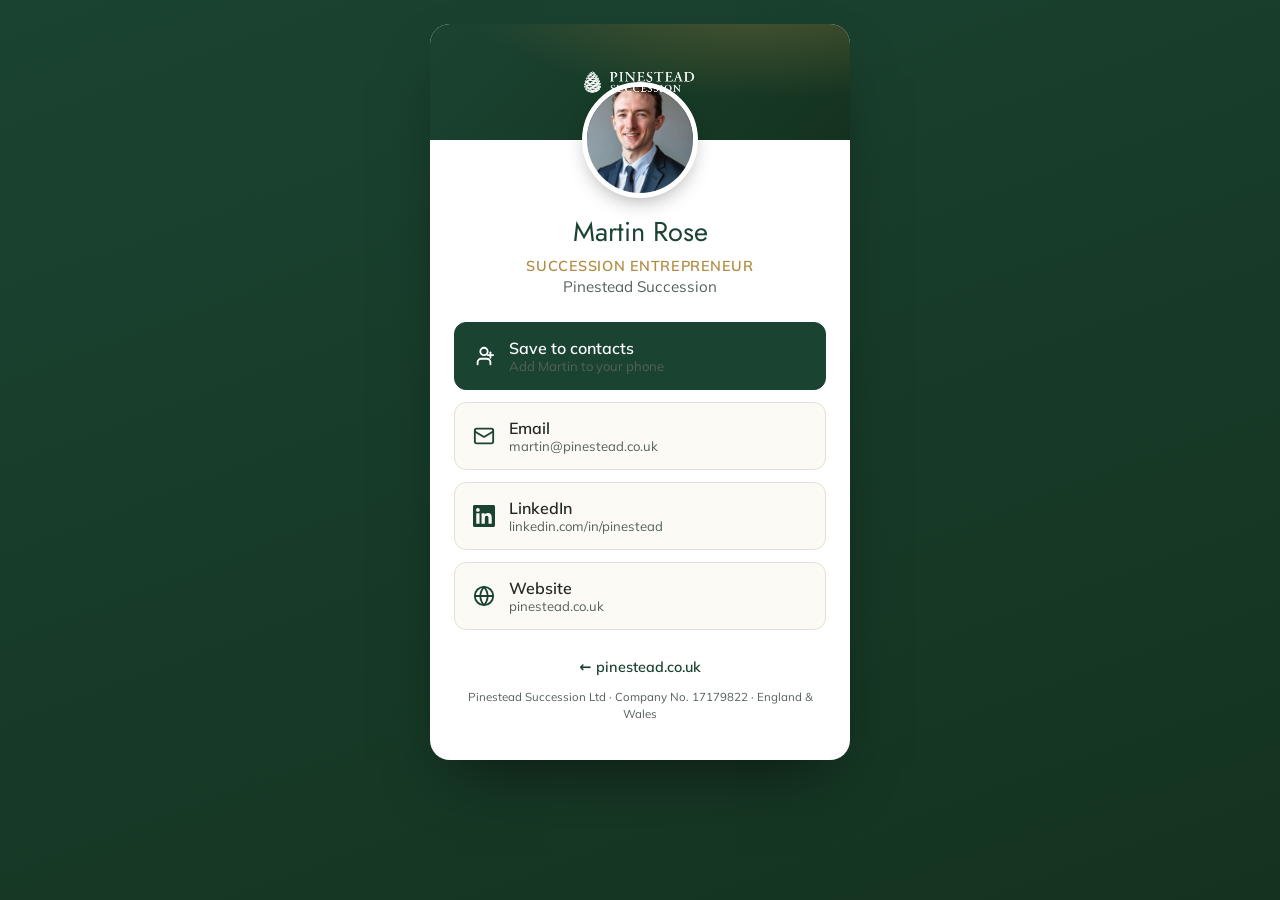
==== scan/index.html @ ca2879f0 "Initial Pinestead Succession site Static HTML/CSS site to replace the Squarespace build: - Home (Wha" ====
<!DOCTYPE html>
<html lang="en">
<head>
  <meta charset="UTF-8" />
  <meta name="viewport" content="width=device-width, initial-scale=1.0" />
  <title>Martin Rose · Pinestead Succession</title>
  <meta name="description" content="Digital business card for Martin Rose, Pinestead Succession." />
  <meta name="robots" content="noindex" />
  <link rel="icon" href="../assets/pinestead-favicon.png" />
  <link rel="preconnect" href="https://fonts.googleapis.com" />
  <link rel="preconnect" href="https://fonts.gstatic.com" crossorigin />
  <link href="https://fonts.googleapis.com/css2?family=Jost:wght@300;400;500&family=Mulish:wght@400;500;600;700&display=swap" rel="stylesheet" />
  <style>
    :root {
      --green: #1b4332;
      --green-deep: #14331f;
      --cream: #ecebe3;
      --paper: #ffffff;
      --ink: #232826;
      --muted: #54605a;
      --accent: #b08a3e;
      --line: #e2e0d6;
    }
    * { box-sizing: border-box; }
    body {
      margin: 0;
      min-height: 100vh;
      font-family: "Mulish", system-ui, -apple-system, "Segoe UI", sans-serif;
      color: var(--ink);
      background: linear-gradient(160deg, #1b4332 0%, #14331f 100%);
      display: flex;
      align-items: flex-start;
      justify-content: center;
      padding: 24px 16px 40px;
    }
    .card {
      width: 100%;
      max-width: 420px;
      background: var(--paper);
      border-radius: 20px;
      overflow: hidden;
      box-shadow: 0 30px 60px -24px rgba(0, 0, 0, 0.55);
    }
    .cover {
      height: 116px;
      background:
        radial-gradient(120% 140% at 80% -20%, rgba(176, 138, 62, 0.35), transparent 60%),
        linear-gradient(135deg, var(--green) 0%, var(--green-deep) 100%);
      display: flex;
      align-items: center;
      justify-content: center;
    }
    .cover img { height: 30px; width: auto; filter: brightness(0) invert(1); opacity: 0.95; }
    .avatar-wrap { display: flex; justify-content: center; margin-top: -58px; }
    .avatar {
      width: 116px;
      height: 116px;
      border-radius: 50%;
      object-fit: cover;
      border: 5px solid var(--paper);
      box-shadow: 0 8px 22px -8px rgba(0, 0, 0, 0.4);
      background: var(--cream);
    }
    .identity { text-align: center; padding: 14px 24px 4px; }
    .identity h1 {
      font-family: "Jost", sans-serif;
      font-weight: 400;
      font-size: 1.7rem;
      color: var(--green);
      margin: 0;
    }
    .identity .role { color: var(--accent); font-weight: 600; font-size: 0.9rem; letter-spacing: 0.04em; margin: 6px 0 2px; }
    .identity .org { color: var(--muted); font-size: 0.95rem; margin: 0; }
    .actions { padding: 22px 24px 8px; display: flex; flex-direction: column; gap: 12px; }
    .action {
      display: flex;
      align-items: center;
      gap: 14px;
      padding: 15px 18px;
      border-radius: 12px;
      border: 1px solid var(--line);
      background: #fbfaf5;
      color: var(--ink);
      text-decoration: none;
      font-weight: 600;
      font-size: 1rem;
      transition: transform 0.1s ease, border-color 0.15s ease, background 0.15s ease;
    }
    .action:hover { border-color: var(--accent); }
    .action:active { transform: scale(0.99); }
    .action .ico {
      flex: 0 0 22px;
      width: 22px;
      height: 22px;
      color: var(--green);
      display: flex;
      align-items: center;
      justify-content: center;
    }
    .action .sub { display: block; font-weight: 400; font-size: 0.82rem; color: var(--muted); }
    .action.primary { background: var(--green); border-color: var(--green); color: #fff; }
    .action.primary .ico { color: #fff; }
    .action.primary:hover { background: var(--green-deep); }
    .foot { text-align: center; padding: 18px 24px 26px; }
    .foot a { color: var(--green); text-decoration: none; font-size: 0.9rem; font-weight: 600; }
    .foot .legal { color: var(--muted); font-size: 0.72rem; margin-top: 12px; line-height: 1.5; }
  </style>
</head>
<body>
  <main class="card">
    <div class="cover">
      <img src="../assets/pinestead-horizontal.png" alt="Pinestead Succession" />
    </div>
    <div class="avatar-wrap">
      <img class="avatar" src="../assets/martin-headshot-orig.webp" alt="Martin Rose" />
    </div>
    <div class="identity">
      <h1>Martin Rose</h1>
      <p class="role">SUCCESSION ENTREPRENEUR</p>
      <p class="org">Pinestead Succession</p>
    </div>

    <div class="actions">
      <a id="save" class="action primary" href="#">
        <span class="ico" aria-hidden="true">
          <svg viewBox="0 0 24 24" width="22" height="22" fill="none" stroke="currentColor" stroke-width="2" stroke-linecap="round" stroke-linejoin="round"><path d="M19 21v-2a4 4 0 0 0-4-4H9a4 4 0 0 0-4 4v2"/><circle cx="12" cy="7" r="4"/><line x1="19" y1="8" x2="19" y2="14"/><line x1="22" y1="11" x2="16" y2="11"/></svg>
        </span>
        <span>Save to contacts<span class="sub">Add Martin to your phone</span></span>
      </a>

      <a id="email" class="action" href="#">
        <span class="ico" aria-hidden="true">
          <svg viewBox="0 0 24 24" width="22" height="22" fill="none" stroke="currentColor" stroke-width="2" stroke-linecap="round" stroke-linejoin="round"><rect x="2" y="4" width="20" height="16" rx="2"/><path d="m22 7-10 6L2 7"/></svg>
        </span>
        <span>Email<span id="email-sub" class="sub">…</span></span>
      </a>

      <a class="action" href="https://www.linkedin.com/in/pinestead" target="_blank" rel="noopener">
        <span class="ico" aria-hidden="true">
          <svg viewBox="0 0 24 24" width="22" height="22" fill="currentColor"><path d="M20.45 20.45h-3.56v-5.57c0-1.33-.02-3.04-1.85-3.04-1.85 0-2.14 1.45-2.14 2.94v5.67H9.34V9h3.42v1.56h.05c.48-.9 1.64-1.85 3.37-1.85 3.6 0 4.27 2.37 4.27 5.45v6.29zM5.34 7.43a2.06 2.06 0 1 1 0-4.12 2.06 2.06 0 0 1 0 4.12zM7.12 20.45H3.55V9h3.57v11.45zM22.22 0H1.77C.79 0 0 .77 0 1.72v20.56C0 23.23.79 24 1.77 24h20.45c.98 0 1.78-.77 1.78-1.72V1.72C24 .77 23.2 0 22.22 0z"/></svg>
        </span>
        <span>LinkedIn<span class="sub">linkedin.com/in/pinestead</span></span>
      </a>

      <a class="action" href="https://www.pinestead.co.uk">
        <span class="ico" aria-hidden="true">
          <svg viewBox="0 0 24 24" width="22" height="22" fill="none" stroke="currentColor" stroke-width="2" stroke-linecap="round" stroke-linejoin="round"><circle cx="12" cy="12" r="10"/><path d="M2 12h20"/><path d="M12 2a15.3 15.3 0 0 1 4 10 15.3 15.3 0 0 1-4 10 15.3 15.3 0 0 1-4-10 15.3 15.3 0 0 1 4-10z"/></svg>
        </span>
        <span>Website<span class="sub">pinestead.co.uk</span></span>
      </a>
    </div>

    <div class="foot">
      <a href="https://www.pinestead.co.uk">← pinestead.co.uk</a>
      <p class="legal">Pinestead Succession Ltd · Company No. 17179822 · England &amp; Wales</p>
    </div>
  </main>

  <script>
    (function () {
      var addr = 'martin' + '@' + 'pinestead' + '.co' + '.uk';

      // Email action
      var emailLink = document.getElementById('email');
      emailLink.setAttribute('href', 'mailto:' + addr);
      document.getElementById('email-sub').textContent = addr;

      // vCard, built in-browser and downloaded on tap
      var vcard = [
        'BEGIN:VCARD',
        'VERSION:3.0',
        'N:Rose;Martin;;;',
        'FN:Martin Rose',
        'ORG:Pinestead Succession Ltd',
        'TITLE:Succession Entrepreneur',
        'EMAIL;TYPE=WORK:' + addr,
        'URL:https://www.pinestead.co.uk',
        'X-SOCIALPROFILE;TYPE=linkedin:https://www.linkedin.com/in/pinestead',
        'END:VCARD'
      ].join('\r\n');

      var save = document.getElementById('save');
      save.addEventListener('click', function (e) {
        e.preventDefault();
        var blob = new Blob([vcard], { type: 'text/vcard;charset=utf-8' });
        var url = URL.createObjectURL(blob);
        var a = document.createElement('a');
        a.href = url;
        a.download = 'martin-rose.vcf';
        document.body.appendChild(a);
        a.click();
        document.body.removeChild(a);
        setTimeout(function () { URL.revokeObjectURL(url); }, 1000);
      });
    })();
  </script>
</body>
</html>
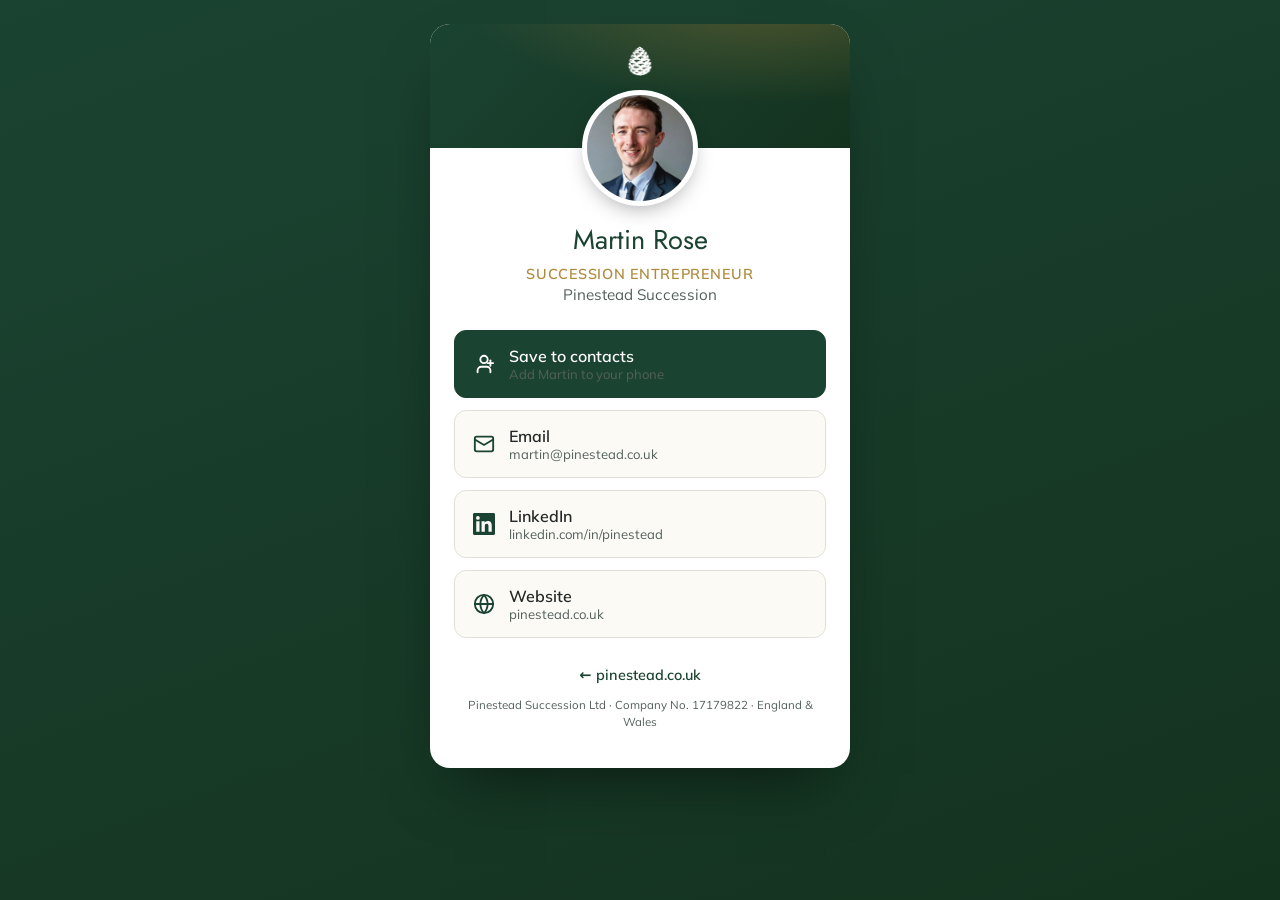
==== commit 5be8faae: "Refine scan card top; add CNAME for www.pinestead.co.uk - Replace washed-out wordmark on the scan ca" ====
--- a/scan/index.html
+++ b/scan/index.html
@@ -42,21 +42,23 @@
       box-shadow: 0 30px 60px -24px rgba(0, 0, 0, 0.55);
     }
     .cover {
-      height: 116px;
+      height: 124px;
       background:
         radial-gradient(120% 140% at 80% -20%, rgba(176, 138, 62, 0.35), transparent 60%),
         linear-gradient(135deg, var(--green) 0%, var(--green-deep) 100%);
       display: flex;
-      align-items: center;
+      align-items: flex-start;
       justify-content: center;
-    }
-    .cover img { height: 30px; width: auto; filter: brightness(0) invert(1); opacity: 0.95; }
+      padding-top: 22px;
+    }
+    .cover img { height: 30px; width: auto; filter: brightness(0) invert(1); }
     .avatar-wrap { display: flex; justify-content: center; margin-top: -58px; }
     .avatar {
       width: 116px;
       height: 116px;
       border-radius: 50%;
       object-fit: cover;
+      object-position: 50% 22%;
       border: 5px solid var(--paper);
       box-shadow: 0 8px 22px -8px rgba(0, 0, 0, 0.4);
       background: var(--cream);
@@ -109,7 +111,7 @@
 <body>
   <main class="card">
     <div class="cover">
-      <img src="../assets/pinestead-horizontal.png" alt="Pinestead Succession" />
+      <img src="../assets/pinestead-favicon.png" alt="Pinestead Succession" />
     </div>
     <div class="avatar-wrap">
       <img class="avatar" src="../assets/martin-headshot-orig.webp" alt="Martin Rose" />
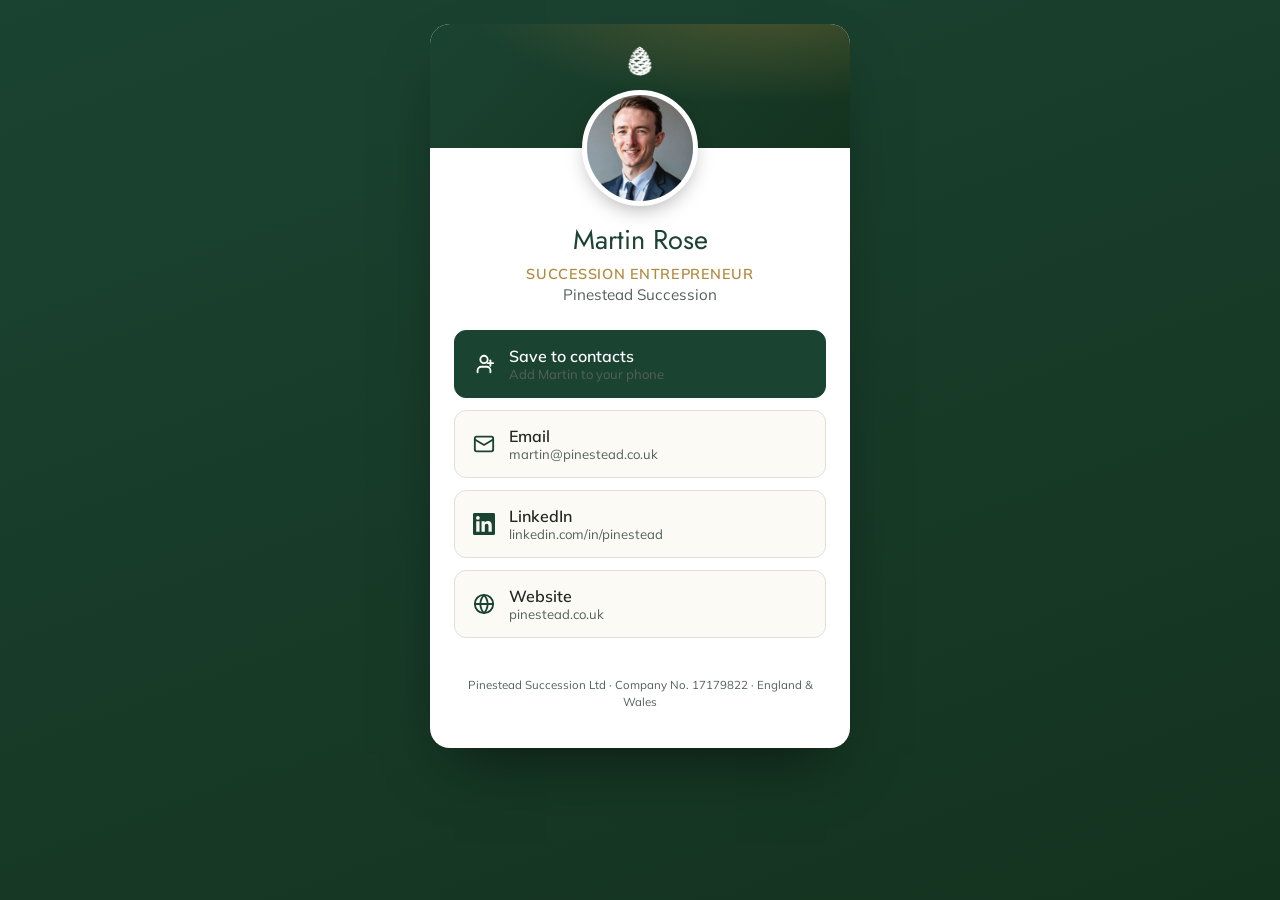
==== commit ea12de15: "Remove redundant website link from scan card footer Co-Authored-By: Claude Opus 4.8 <noreply@anthrop" ====
--- a/scan/index.html
+++ b/scan/index.html
@@ -153,7 +153,6 @@
     </div>
 
     <div class="foot">
-      <a href="https://www.pinestead.co.uk">← pinestead.co.uk</a>
       <p class="legal">Pinestead Succession Ltd · Company No. 17179822 · England &amp; Wales</p>
     </div>
   </main>
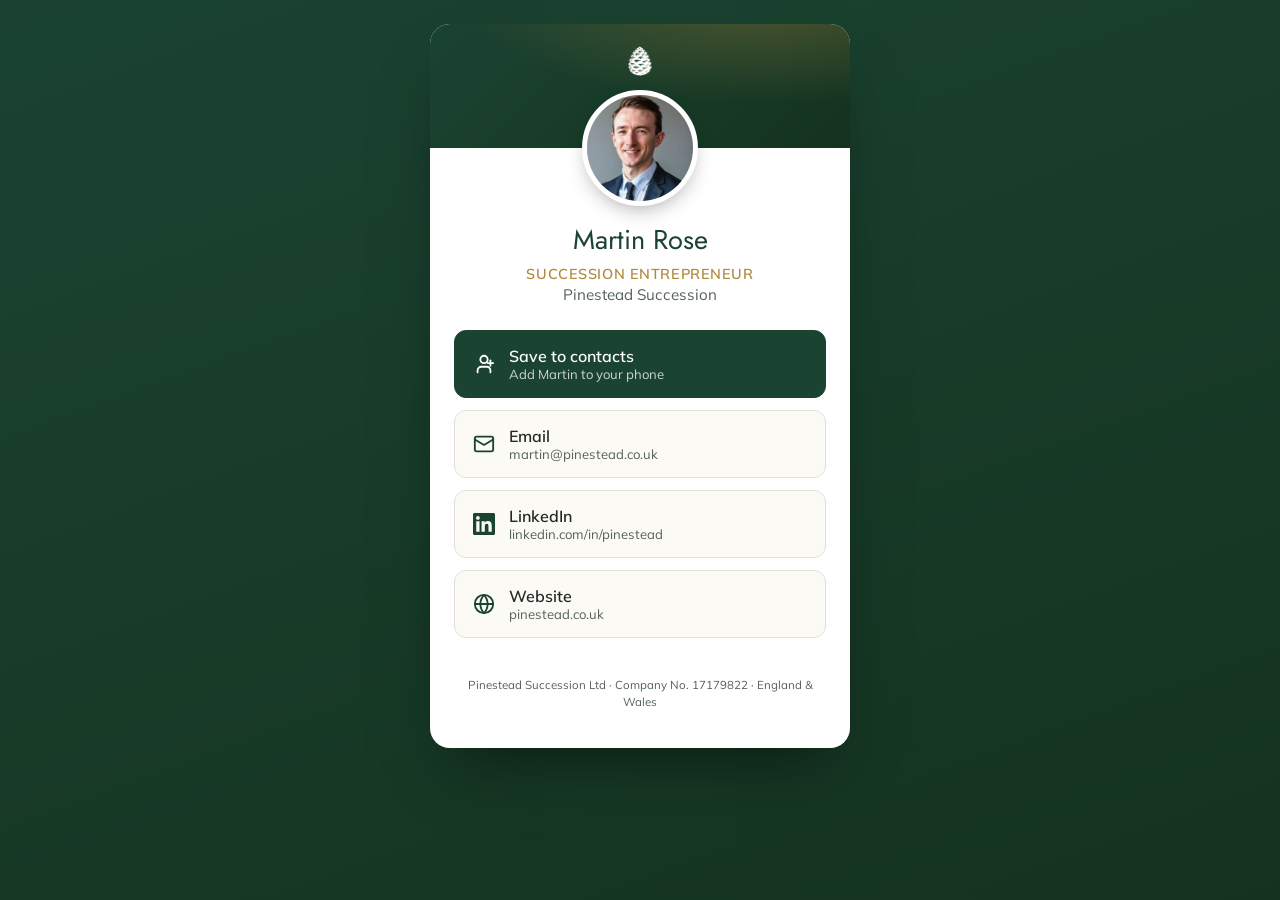
==== commit f56dbf66: "Tidy "What we're looking for" layout, scan subtext, social image - Centre the intro + Buffett quote " ====
--- a/scan/index.html
+++ b/scan/index.html
@@ -102,6 +102,7 @@
     .action .sub { display: block; font-weight: 400; font-size: 0.82rem; color: var(--muted); }
     .action.primary { background: var(--green); border-color: var(--green); color: #fff; }
     .action.primary .ico { color: #fff; }
+    .action.primary .sub { color: rgba(255, 255, 255, 0.78); }
     .action.primary:hover { background: var(--green-deep); }
     .foot { text-align: center; padding: 18px 24px 26px; }
     .foot a { color: var(--green); text-decoration: none; font-size: 0.9rem; font-weight: 600; }
